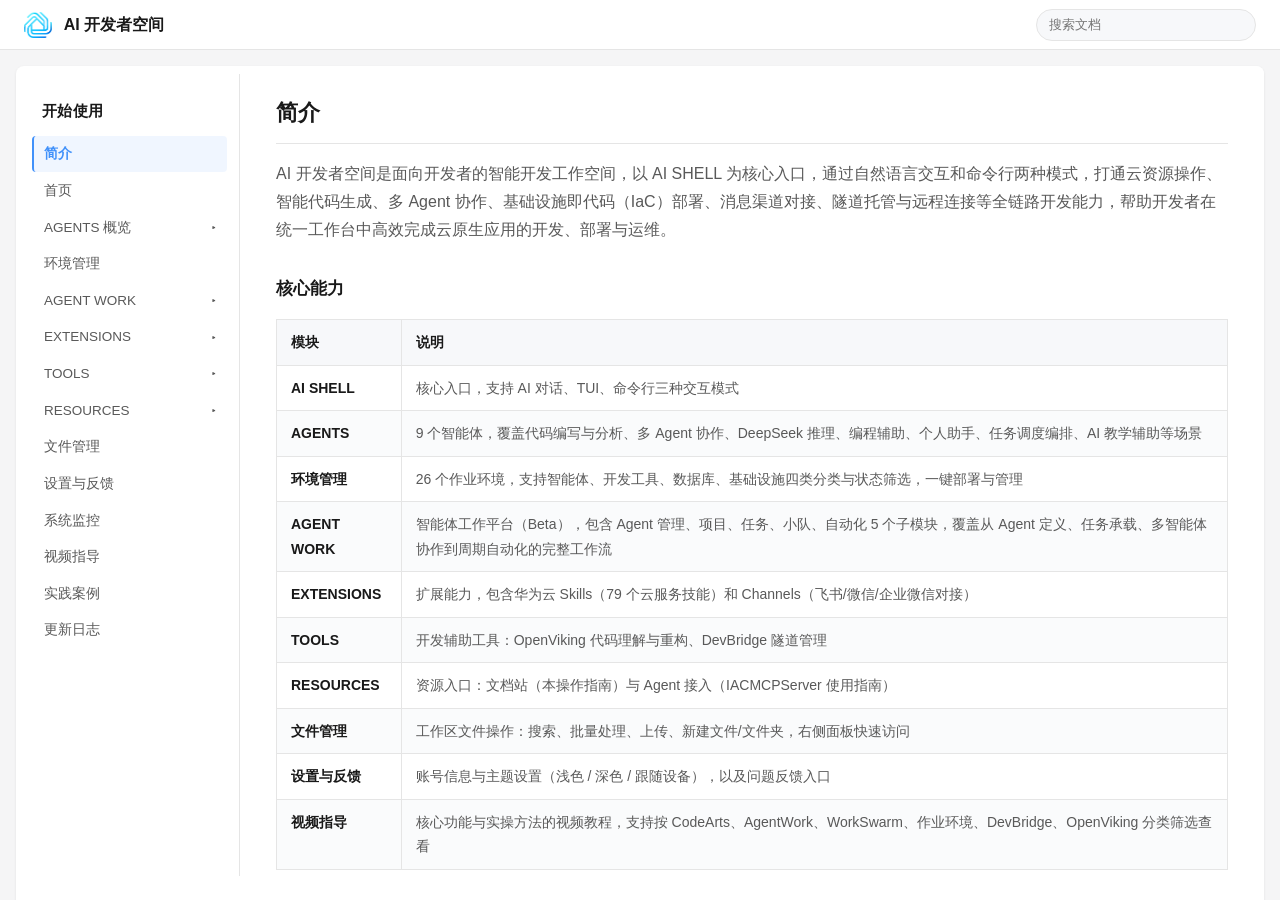
==== index.html @ 69ee0c9b "docs: 增加站点根入口 index.html 跳转到 AIDevspace.html" ====
<!DOCTYPE html>
<html lang="zh-CN">
<head>
<meta charset="UTF-8">
<meta name="viewport" content="width=device-width, initial-scale=1">
<title>AI 开发者空间 · 操作指南</title>
<meta http-equiv="refresh" content="0; url=./AIDevspace.html">
<link rel="canonical" href="./AIDevspace.html">
</head>
<body>
<p>正在打开 <a href="./AIDevspace.html">AI 开发者空间操作指南</a>…</p>
</body>
</html>
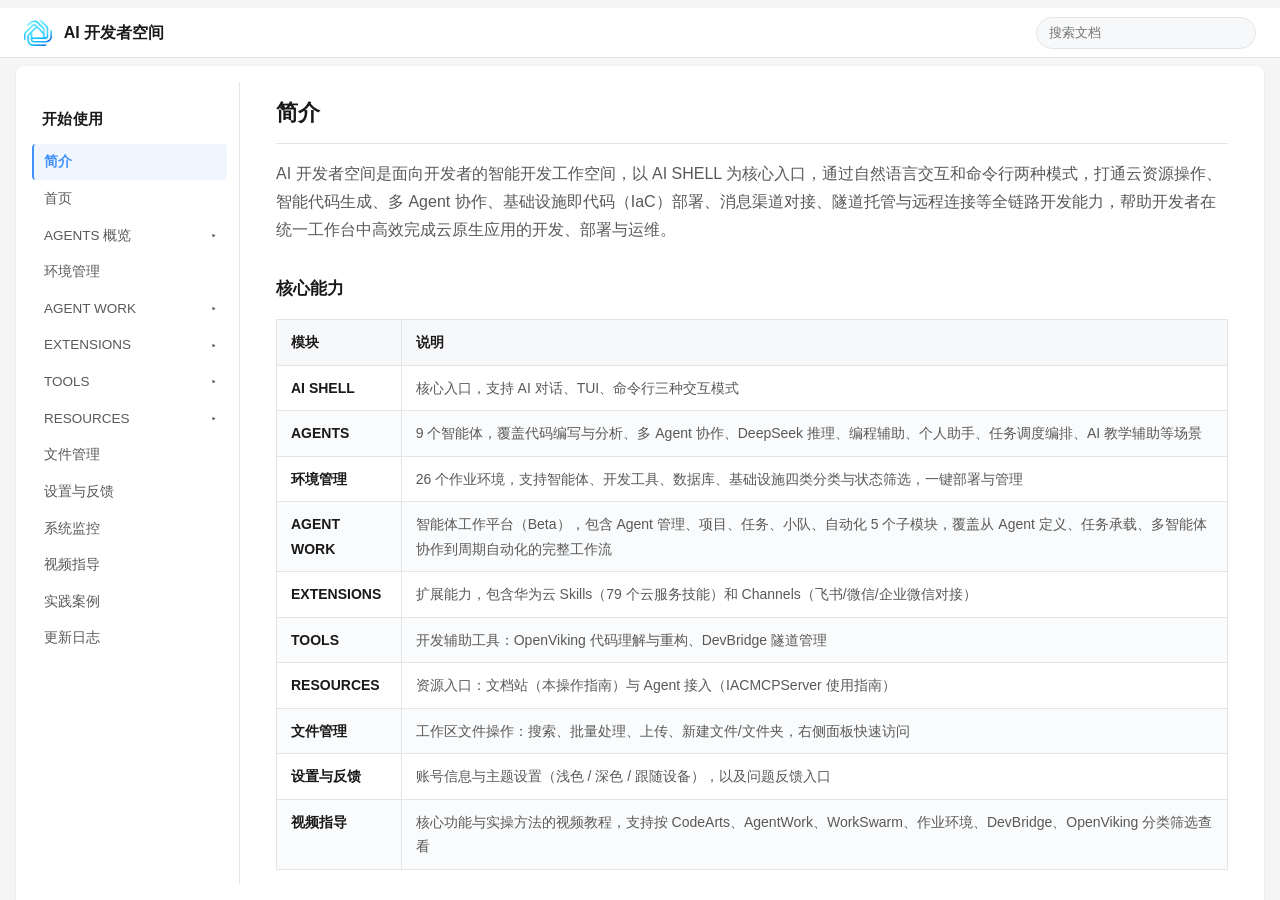
==== commit f84a1f98: "feat(site): 全站页面页签图标统一为 images/space.svg" ====
--- a/index.html
+++ b/index.html
@@ -4,6 +4,7 @@
 <meta charset="UTF-8">
 <meta name="viewport" content="width=device-width, initial-scale=1">
 <title>AI 开发者空间 · 操作指南</title>
+<link rel="icon" type="image/svg+xml" href="images/space.svg" />
 <meta http-equiv="refresh" content="0; url=./AIDevspace.html">
 <link rel="canonical" href="./AIDevspace.html">
 </head>
